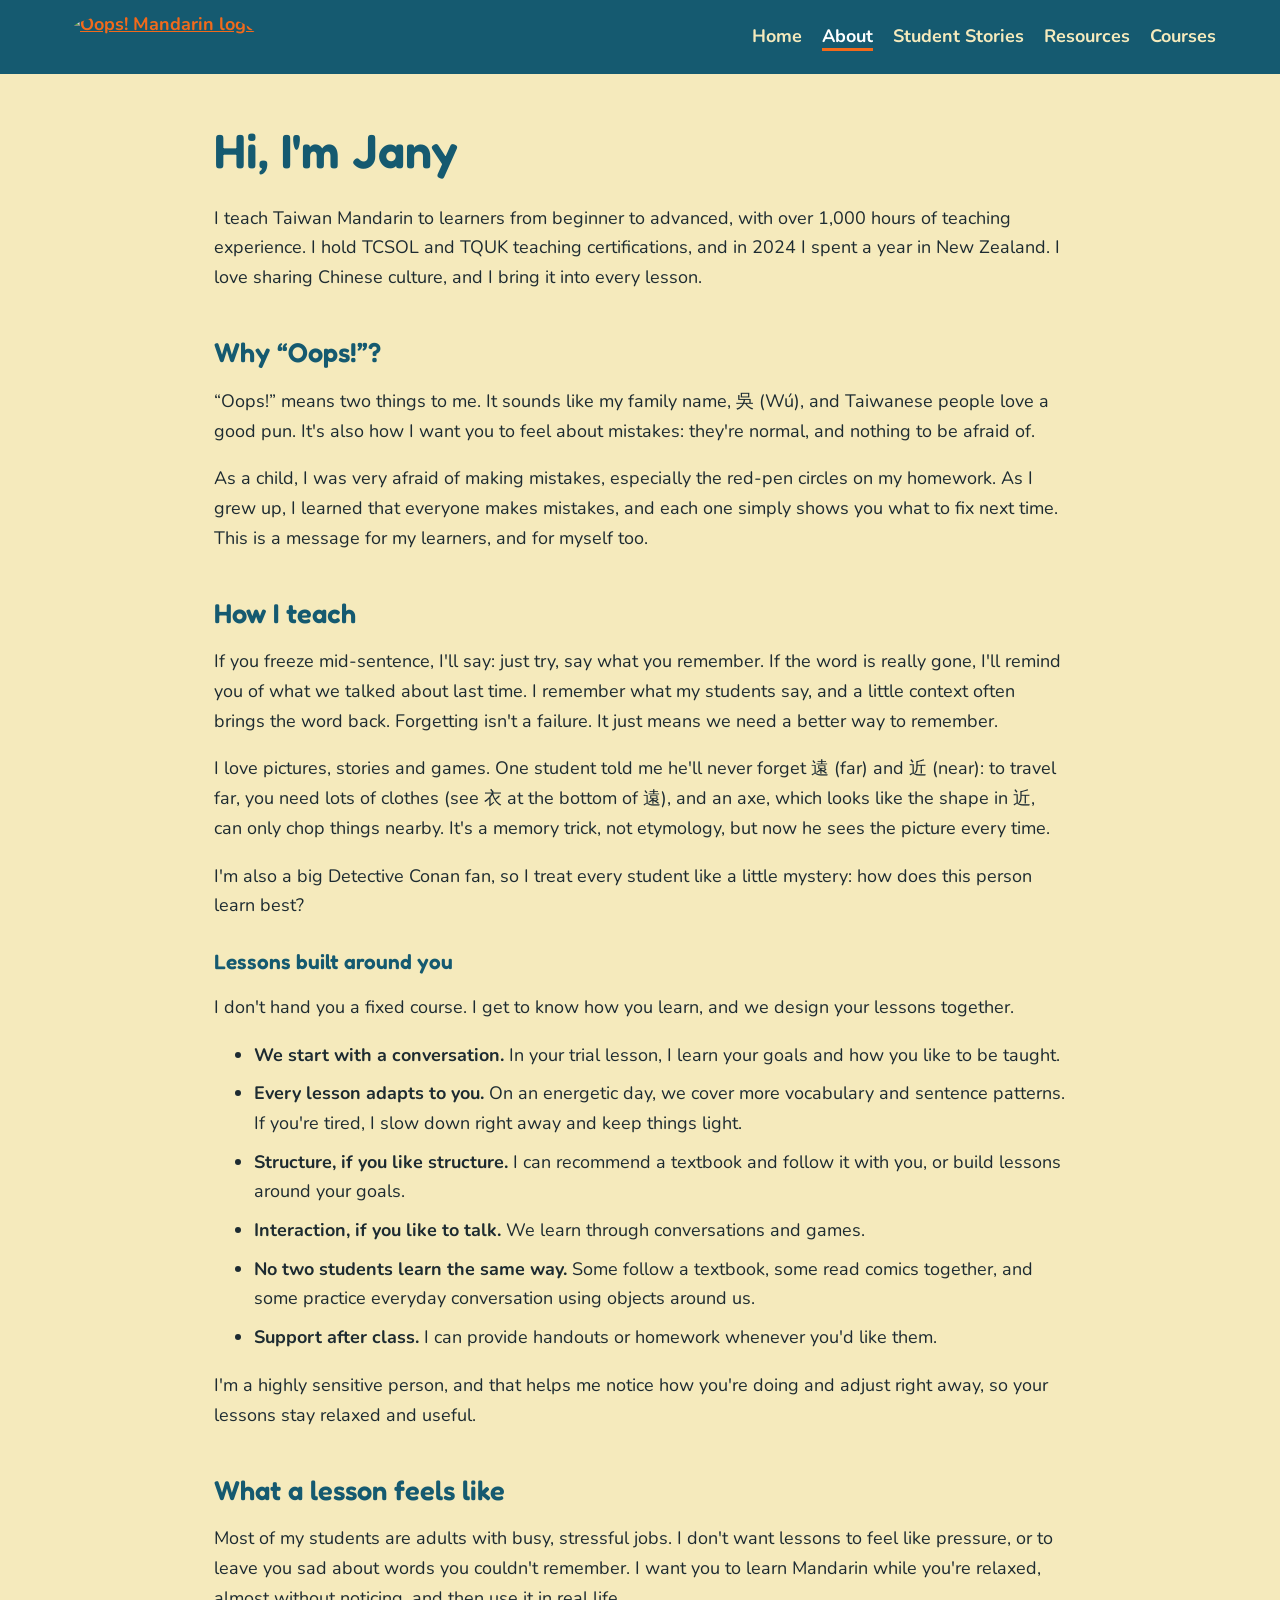
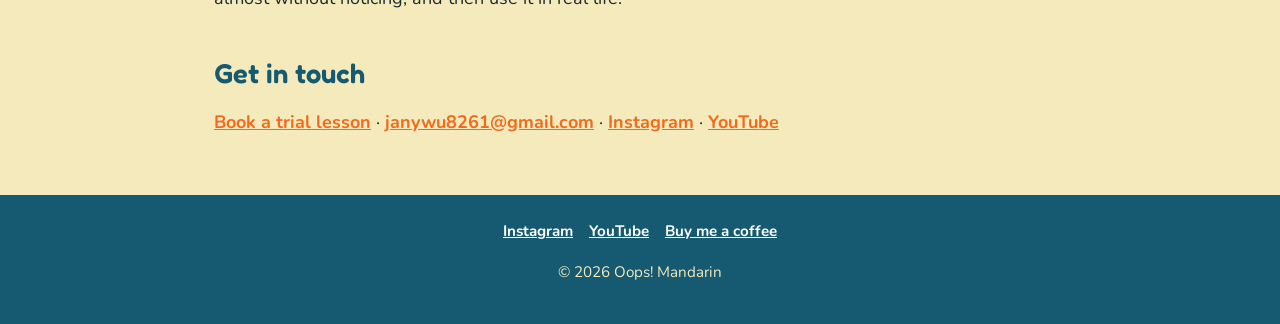
==== about.html @ 9f612b30 "Add files via upload" ====
<!DOCTYPE html>
<html lang="en"><head><meta charset="utf-8"><meta name="viewport" content="width=device-width,initial-scale=1">
<title>About | Oops! Mandarin</title>
<meta name="description" content="Oops! Mandarin: a language companion who encourages you not to be afraid of making mistakes.">
<link rel="icon" href="images/logo.jpg">
<link rel="preconnect" href="https://fonts.googleapis.com"><link rel="preconnect" href="https://fonts.gstatic.com" crossorigin>
<link href="https://fonts.googleapis.com/css2?family=Fredoka:wght@500;600&family=Nunito:wght@400;700;800&display=swap" rel="stylesheet">
<link rel="stylesheet" href="style.css"></head><body>
<header><a href="index.html"><img src="images/logo.jpg" alt="Oops! Mandarin logo"></a><nav><a href="index.html">Home</a><a href="about.html" aria-current="page">About</a><a href="stories.html">Student Stories</a><a href="resources.html">Resources</a><a href="courses.html">Courses</a></nav></header>
<main>
<h1>Hi, I'm Jany</h1>
<p>I teach Taiwan Mandarin to learners from beginner to advanced, with over 1,000 hours of teaching experience. I hold TCSOL and TQUK teaching certifications, and in 2024 I spent a year in New Zealand. I love sharing Chinese culture, and I bring it into every lesson.</p>
<h2>Why “Oops!”?</h2>
<p>“Oops!” means two things to me. It sounds like my family name, <span lang="zh-Hant">吳</span> (Wú), and Taiwanese people love a good pun. It's also how I want you to feel about mistakes: they're normal, and nothing to be afraid of.</p>
<p>As a child, I was very afraid of making mistakes, especially the red-pen circles on my homework. As I grew up, I learned that everyone makes mistakes, and each one simply shows you what to fix next time. This is a message for my learners, and for myself too.</p>
<h2>How I teach</h2>
<p>If you freeze mid-sentence, I'll say: just try, say what you remember. If the word is really gone, I'll remind you of what we talked about last time. I remember what my students say, and a little context often brings the word back. Forgetting isn't a failure. It just means we need a better way to remember.</p>
<p>I love pictures, stories and games. One student told me he'll never forget <span lang="zh-Hant">遠</span> (far) and <span lang="zh-Hant">近</span> (near): to travel far, you need lots of clothes (see <span lang="zh-Hant">衣</span> at the bottom of <span lang="zh-Hant">遠</span>), and an axe, which looks like the shape in <span lang="zh-Hant">近</span>, can only chop things nearby. It's a memory trick, not etymology, but now he sees the picture every time.</p>
<p>I'm also a big Detective Conan fan, so I treat every student like a little mystery: how does this person learn best?</p>
<h3>Lessons built around you</h3>
<p>I don't hand you a fixed course. I get to know how you learn, and we design your lessons together.</p>
<ul>
<li><strong>We start with a conversation.</strong> In your trial lesson, I learn your goals and how you like to be taught.</li>
<li><strong>Every lesson adapts to you.</strong> On an energetic day, we cover more vocabulary and sentence patterns. If you're tired, I slow down right away and keep things light.</li>
<li><strong>Structure, if you like structure.</strong> I can recommend a textbook and follow it with you, or build lessons around your goals.</li>
<li><strong>Interaction, if you like to talk.</strong> We learn through conversations and games.</li>
<li><strong>No two students learn the same way.</strong> Some follow a textbook, some read comics together, and some practice everyday conversation using objects around us.</li>
<li><strong>Support after class.</strong> I can provide handouts or homework whenever you'd like them.</li>
</ul>
<p>I'm a highly sensitive person, and that helps me notice how you're doing and adjust right away, so your lessons stay relaxed and useful.</p>
<h2>What a lesson feels like</h2>
<p>Most of my students are adults with busy, stressful jobs. I don't want lessons to feel like pressure, or to leave you sad about words you couldn't remember. I want you to learn Mandarin while you're relaxed, almost without noticing, and then use it in real life.</p>
<h2>Get in touch</h2>
<p><a href="https://calendly.com/janywu/learn-chinese-with-jany-trial">Book a trial lesson</a> &middot; <a href="mailto:janywu8261@gmail.com">janywu8261@gmail.com</a> &middot; <a href="https://www.instagram.com/oops_mandarin/">Instagram</a> &middot; <a href="https://www.youtube.com/@oops_mandarin/featured">YouTube</a></p>

</main>
<footer><a href="https://www.instagram.com/oops_mandarin/">Instagram</a><a href="https://www.youtube.com/@oops_mandarin/featured">YouTube</a><a href="https://buymeacoffee.com/gj_am_i">Buy me a coffee</a><p>&copy; 2026 Oops! Mandarin</p></footer></body></html>
---- style.css ----
*{box-sizing:border-box}
:root{--cream:#f5eabc;--paper:#fffbea;--orange:#f26a1b;--teal:#155a70;--ink:#1d2b31;--red:#d9402a}
body{margin:0;font:18px/1.65 Nunito,system-ui,"Noto Sans TC","PingFang TC","Microsoft JhengHei",sans-serif;color:var(--ink);background:var(--cream)}
h1,h2,h3{font-family:Fredoka,Nunito,system-ui,sans-serif;font-weight:600;line-height:1.2;color:var(--teal)}
h1{font-size:clamp(2rem,5vw,3rem);margin:.5em 0}
h2{font-size:1.7rem;margin:1.6em 0 .4em}
a{color:var(--orange);font-weight:700}
a:focus-visible,.btn:focus-visible{outline:3px solid var(--teal);outline-offset:3px}
header{display:flex;flex-wrap:wrap;align-items:center;justify-content:space-between;gap:8px 20px;padding:10px 5vw;background:var(--teal)}
header img{height:54px;border-radius:50%;display:block}
nav a{margin-right:20px;color:var(--cream);text-decoration:none;font-weight:700}
nav a:last-child{margin-right:0}
nav a:hover,nav a[aria-current]{color:#fff;border-bottom:3px solid var(--orange)}
main{max-width:980px;margin:0 auto;padding:24px 5vw 40px}
.hero{display:grid;grid-template-columns:1.2fr 1fr;gap:32px;align-items:center}
.hero>img{width:100%;border-radius:50%}
.bubble{display:inline-block;margin:0;background:var(--paper);border:3px solid var(--ink);border-radius:30px 30px 30px 6px;padding:10px 26px;font-size:clamp(1.4rem,3.5vw,2rem);font-weight:800;color:var(--red)}
.btn{display:inline-block;background:var(--orange);color:#fff;padding:12px 26px;border-radius:999px;text-decoration:none;margin:6px 10px 6px 0}
.btn.alt{background:var(--teal)}
.panel{background:var(--paper);border:3px solid var(--ink);border-radius:8px 28px 8px 28px;padding:6px 28px 24px;margin:28px 0}
.panel.soon{border-style:dashed}
blockquote{margin:20px 0;padding:2px 20px;border-left:6px solid var(--orange);font-style:italic}
img.wide{display:block;max-width:100%;border:3px solid var(--ink);border-radius:6px}
figcaption{font-size:.95rem;margin-top:8px}
footer{background:var(--teal);color:var(--cream);text-align:center;padding:24px 5vw;font-size:.95rem}
footer a{color:#fff;margin:0 8px}
@media(max-width:720px){.hero{grid-template-columns:1fr}.hero>img{max-width:320px;margin:0 auto;order:-1}}
li{margin:.5em 0}
h3{font-size:1.3rem;margin:1.4em 0 .3em}
.quotes{display:grid;grid-template-columns:repeat(auto-fit,minmax(280px,1fr));gap:20px}
.quotes blockquote{margin:0;background:var(--paper);border-radius:6px 22px 6px 22px}
cite{display:block;margin-top:.6em;font-style:normal;font-weight:700;color:var(--teal)}
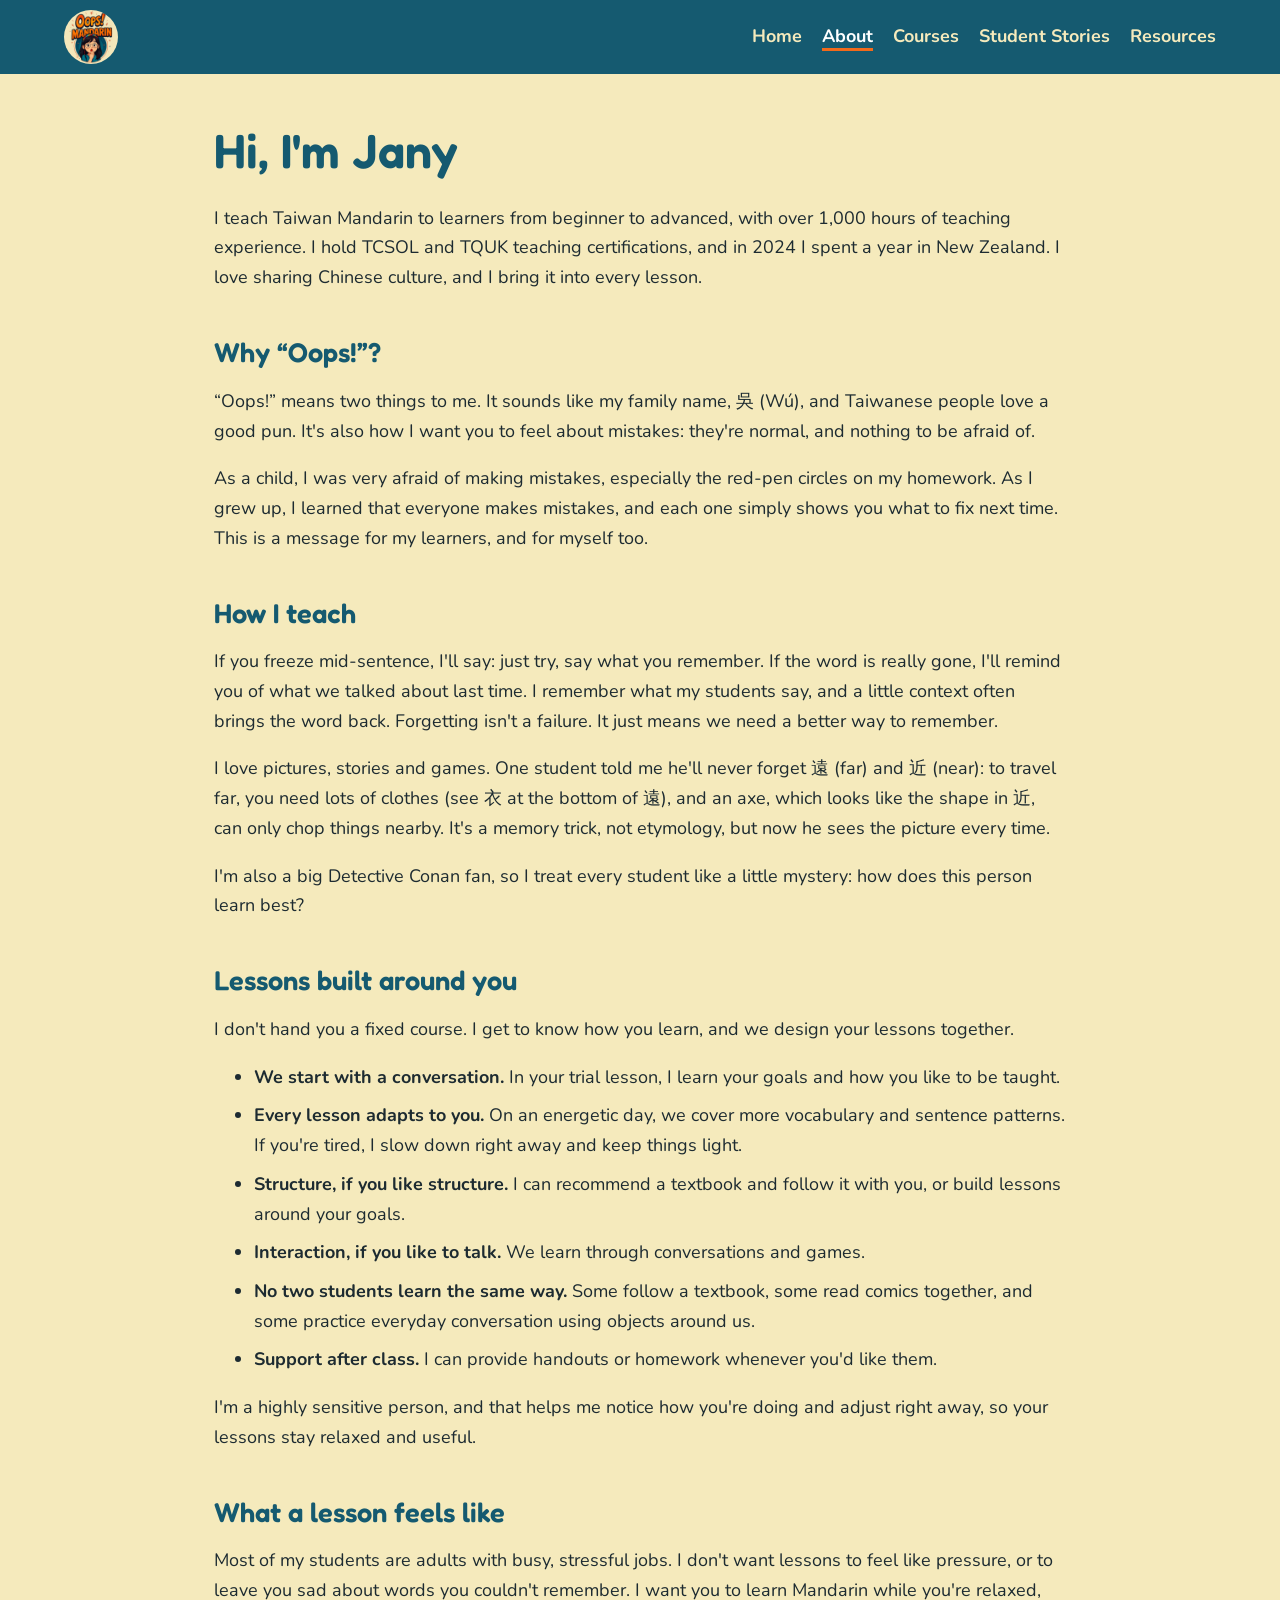
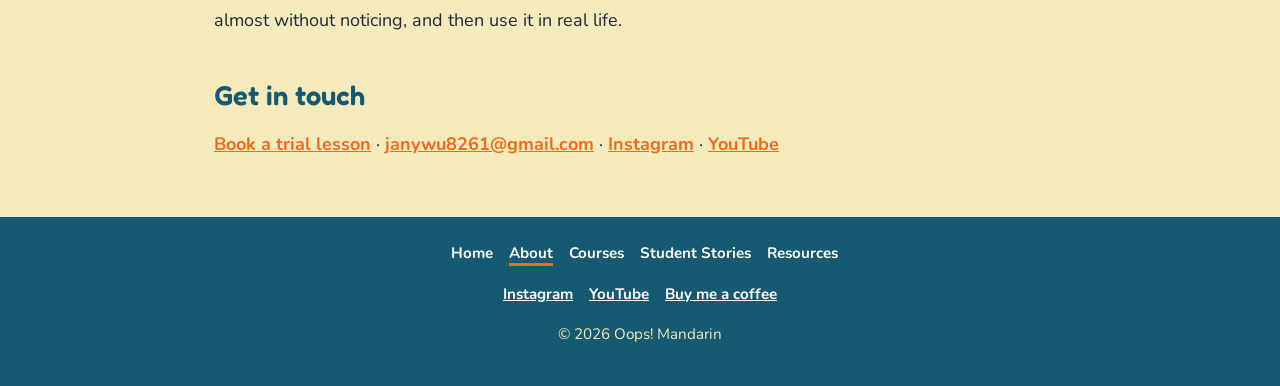
==== commit 1ccb6c05: "Add files via upload" ====
--- a/about.html
+++ b/about.html
@@ -6,7 +6,7 @@
 <link rel="preconnect" href="https://fonts.googleapis.com"><link rel="preconnect" href="https://fonts.gstatic.com" crossorigin>
 <link href="https://fonts.googleapis.com/css2?family=Fredoka:wght@500;600&family=Nunito:wght@400;700;800&display=swap" rel="stylesheet">
 <link rel="stylesheet" href="style.css"></head><body>
-<header><a href="index.html"><img src="images/logo.jpg" alt="Oops! Mandarin logo"></a><nav><a href="index.html">Home</a><a href="about.html" aria-current="page">About</a><a href="stories.html">Student Stories</a><a href="resources.html">Resources</a><a href="courses.html">Courses</a></nav></header>
+<header><a href="index.html"><img src="images/logo.jpg" alt="Oops! Mandarin logo"></a><nav><a href="index.html">Home</a><a href="about.html" aria-current="page">About</a><a href="courses.html">Courses</a><a href="stories.html">Student Stories</a><a href="resources.html">Resources</a></nav></header>
 <main>
 <h1>Hi, I'm Jany</h1>
 <p>I teach Taiwan Mandarin to learners from beginner to advanced, with over 1,000 hours of teaching experience. I hold TCSOL and TQUK teaching certifications, and in 2024 I spent a year in New Zealand. I love sharing Chinese culture, and I bring it into every lesson.</p>
@@ -17,7 +17,7 @@
 <p>If you freeze mid-sentence, I'll say: just try, say what you remember. If the word is really gone, I'll remind you of what we talked about last time. I remember what my students say, and a little context often brings the word back. Forgetting isn't a failure. It just means we need a better way to remember.</p>
 <p>I love pictures, stories and games. One student told me he'll never forget <span lang="zh-Hant">遠</span> (far) and <span lang="zh-Hant">近</span> (near): to travel far, you need lots of clothes (see <span lang="zh-Hant">衣</span> at the bottom of <span lang="zh-Hant">遠</span>), and an axe, which looks like the shape in <span lang="zh-Hant">近</span>, can only chop things nearby. It's a memory trick, not etymology, but now he sees the picture every time.</p>
 <p>I'm also a big Detective Conan fan, so I treat every student like a little mystery: how does this person learn best?</p>
-<h3>Lessons built around you</h3>
+<h2>Lessons built around you</h2>
 <p>I don't hand you a fixed course. I get to know how you learn, and we design your lessons together.</p>
 <ul>
 <li><strong>We start with a conversation.</strong> In your trial lesson, I learn your goals and how you like to be taught.</li>
@@ -34,4 +34,4 @@
 <p><a href="https://calendly.com/janywu/learn-chinese-with-jany-trial">Book a trial lesson</a> &middot; <a href="mailto:janywu8261@gmail.com">janywu8261@gmail.com</a> &middot; <a href="https://www.instagram.com/oops_mandarin/">Instagram</a> &middot; <a href="https://www.youtube.com/@oops_mandarin/featured">YouTube</a></p>
 
 </main>
-<footer><a href="https://www.instagram.com/oops_mandarin/">Instagram</a><a href="https://www.youtube.com/@oops_mandarin/featured">YouTube</a><a href="https://buymeacoffee.com/gj_am_i">Buy me a coffee</a><p>&copy; 2026 Oops! Mandarin</p></footer></body></html>+<footer><nav><a href="index.html">Home</a><a href="about.html" aria-current="page">About</a><a href="courses.html">Courses</a><a href="stories.html">Student Stories</a><a href="resources.html">Resources</a></nav><p><a href="https://www.instagram.com/oops_mandarin/">Instagram</a><a href="https://www.youtube.com/@oops_mandarin/featured">YouTube</a><a href="https://buymeacoffee.com/gj_am_i">Buy me a coffee</a></p><p>&copy; 2026 Oops! Mandarin</p></footer></body></html>
--- a/style.css
+++ b/style.css
@@ -30,3 +30,8 @@
 .quotes{display:grid;grid-template-columns:repeat(auto-fit,minmax(280px,1fr));gap:20px}
 .quotes blockquote{margin:0;background:var(--paper);border-radius:6px 22px 6px 22px}
 cite{display:block;margin-top:.6em;font-style:normal;font-weight:700;color:var(--teal)}
+.formkit-form{max-width:520px !important;margin:0 !important;border:0 !important;background:transparent !important}
+.formkit-form [data-style="clean"]{padding:0 !important}
+.formkit-form .formkit-header{display:none !important}
+.formkit-form .formkit-subheader{margin:0 0 12px !important}
+.formkit-form .formkit-guarantee,.formkit-form .formkit-powered-by-convertkit-container{margin:10px 0 0 !important}
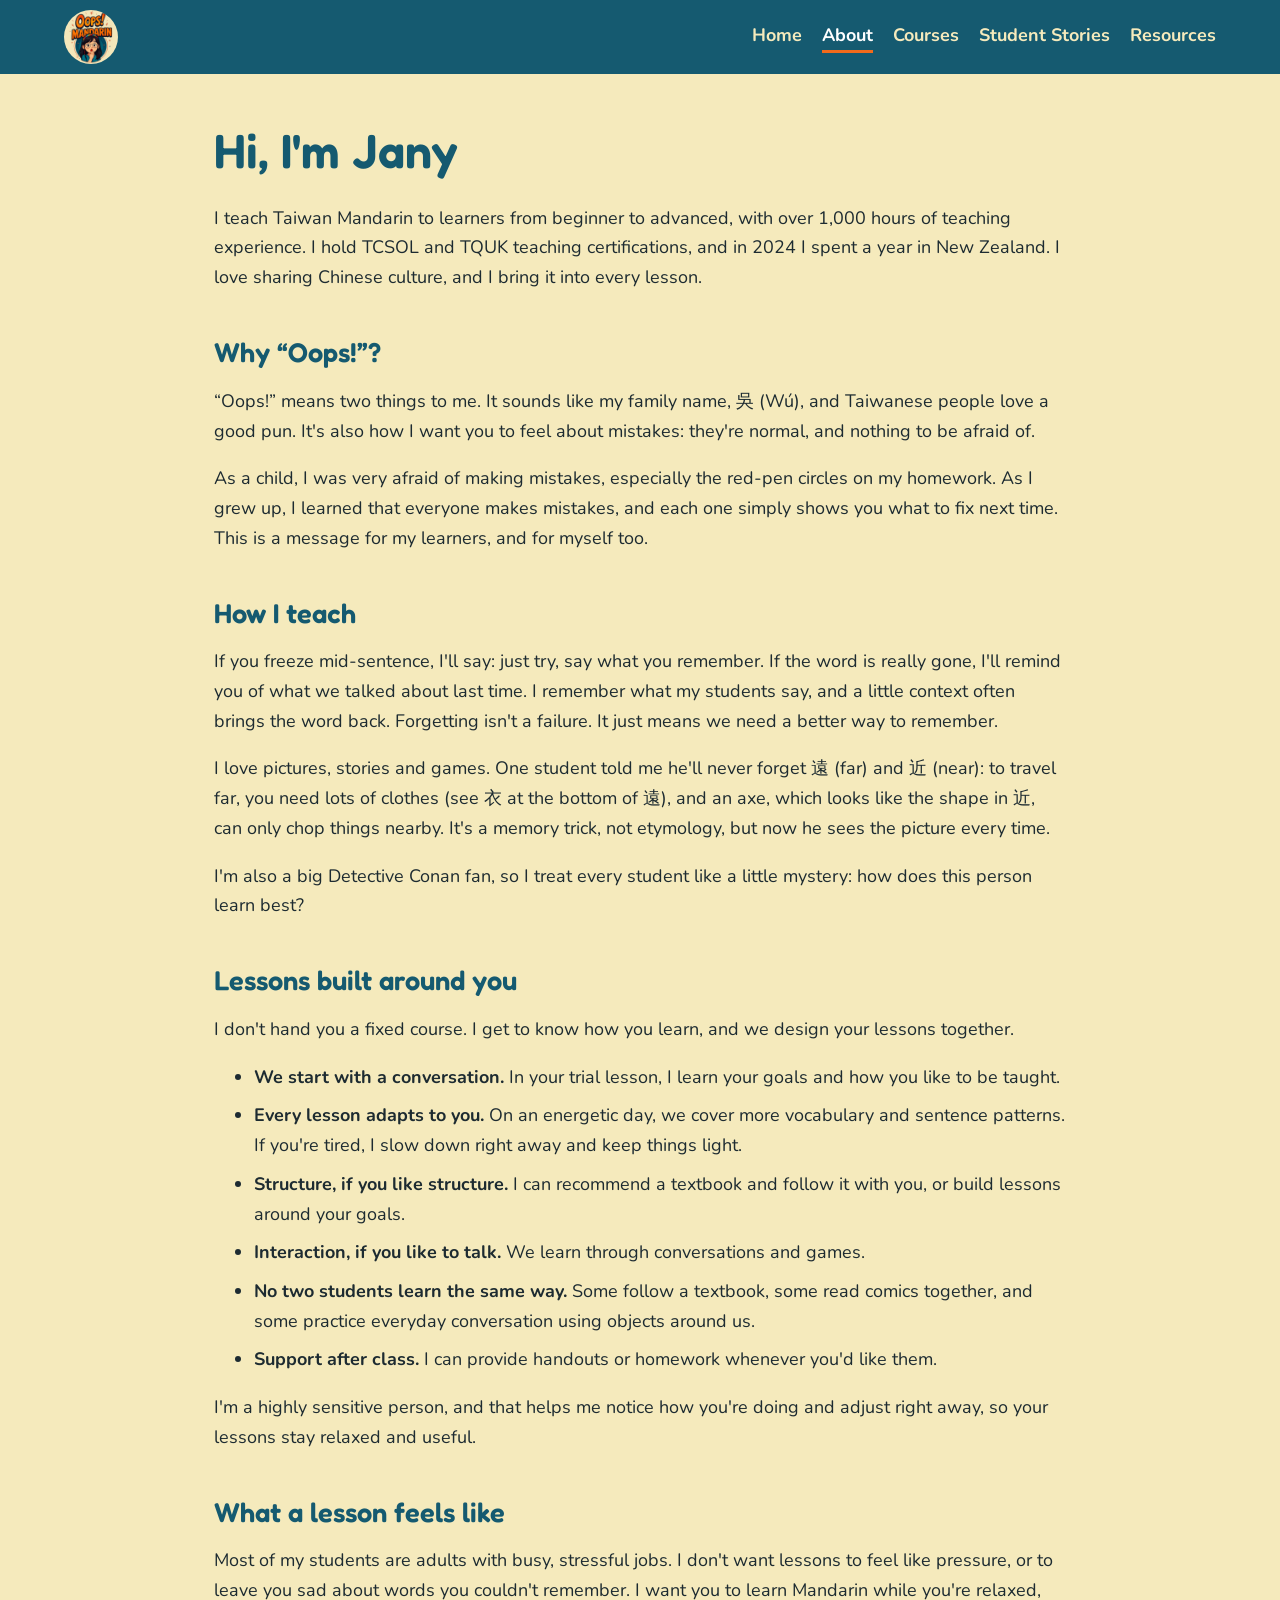
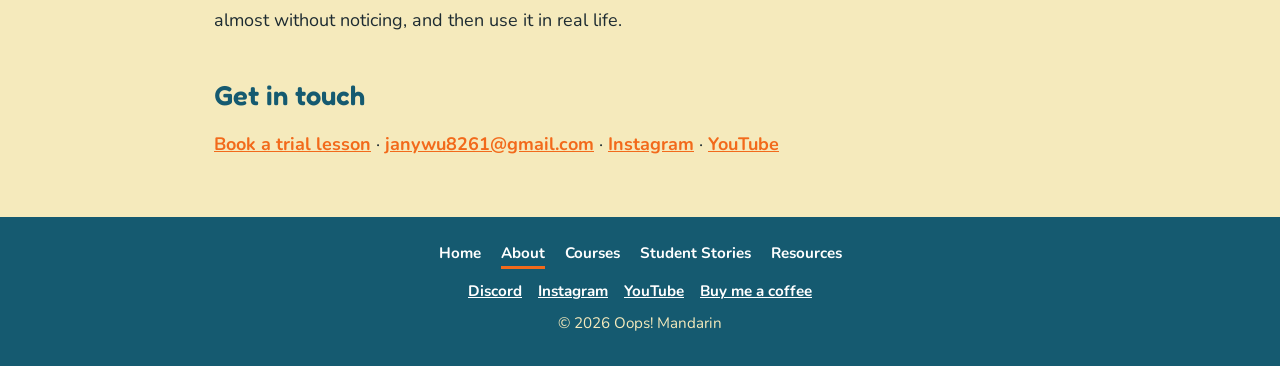
==== commit df843939: "Add files via upload" ====
--- a/about.html
+++ b/about.html
@@ -34,4 +34,4 @@
 <p><a href="https://calendly.com/janywu/learn-chinese-with-jany-trial">Book a trial lesson</a> &middot; <a href="mailto:janywu8261@gmail.com">janywu8261@gmail.com</a> &middot; <a href="https://www.instagram.com/oops_mandarin/">Instagram</a> &middot; <a href="https://www.youtube.com/@oops_mandarin/featured">YouTube</a></p>
 
 </main>
-<footer><nav><a href="index.html">Home</a><a href="about.html" aria-current="page">About</a><a href="courses.html">Courses</a><a href="stories.html">Student Stories</a><a href="resources.html">Resources</a></nav><p><a href="https://www.instagram.com/oops_mandarin/">Instagram</a><a href="https://www.youtube.com/@oops_mandarin/featured">YouTube</a><a href="https://buymeacoffee.com/gj_am_i">Buy me a coffee</a></p><p>&copy; 2026 Oops! Mandarin</p></footer></body></html>+<footer><nav><a href="index.html">Home</a><a href="about.html" aria-current="page">About</a><a href="courses.html">Courses</a><a href="stories.html">Student Stories</a><a href="resources.html">Resources</a></nav><p><a href="https://discord.gg/NUjNv9vEjd">Discord</a><a href="https://www.instagram.com/oops_mandarin/">Instagram</a><a href="https://www.youtube.com/@oops_mandarin/featured">YouTube</a><a href="https://buymeacoffee.com/gj_am_i">Buy me a coffee</a></p><p>&copy; 2026 Oops! Mandarin</p></footer></body></html>
--- a/style.css
+++ b/style.css
@@ -8,8 +8,8 @@
 a:focus-visible,.btn:focus-visible{outline:3px solid var(--teal);outline-offset:3px}
 header{display:flex;flex-wrap:wrap;align-items:center;justify-content:space-between;gap:8px 20px;padding:10px 5vw;background:var(--teal)}
 header img{height:54px;border-radius:50%;display:block}
-nav a{margin-right:20px;color:var(--cream);text-decoration:none;font-weight:700}
-nav a:last-child{margin-right:0}
+nav{display:flex;flex-wrap:wrap;gap:4px 20px}
+nav a{white-space:nowrap;color:var(--cream);text-decoration:none;font-weight:700}
 nav a:hover,nav a[aria-current]{color:#fff;border-bottom:3px solid var(--orange)}
 main{max-width:980px;margin:0 auto;padding:24px 5vw 40px}
 .hero{display:grid;grid-template-columns:1.2fr 1fr;gap:32px;align-items:center}
@@ -35,3 +35,16 @@
 .formkit-form .formkit-header{display:none !important}
 .formkit-form .formkit-subheader{margin:0 0 12px !important}
 .formkit-form .formkit-guarantee,.formkit-form .formkit-powered-by-convertkit-container{margin:10px 0 0 !important}
+footer nav{justify-content:center;margin-bottom:10px}
+footer nav a{margin:0}
+footer p{margin:6px 0}
+.date{font-size:.95rem;color:var(--teal);margin:-.4em 0 1em}
+.pill{display:inline-block;background:var(--teal);color:#fff;border:0;border-radius:999px;padding:8px 18px;margin:6px 8px 0 0;font:700 .95rem Nunito,system-ui,sans-serif;text-decoration:none;cursor:pointer}
+.pill:hover{background:var(--orange)}
+.pill:focus-visible{outline:3px solid var(--orange);outline-offset:3px}
+.share{margin-top:24px}
+.ic{display:inline-flex;align-items:center;justify-content:center;width:48px;height:48px;margin:8px 10px 0 0;border:0;border-radius:50%;background:var(--teal);cursor:pointer;padding:0}
+.ic svg{width:24px;height:24px;fill:none;stroke:#fff;stroke-width:2;stroke-linecap:round;stroke-linejoin:round}
+.ic:hover{background:var(--orange)}
+.ic:focus-visible{outline:3px solid var(--orange);outline-offset:3px}
+.share-msg{display:block;min-height:1.5em;margin-top:8px;font-size:.95rem}
